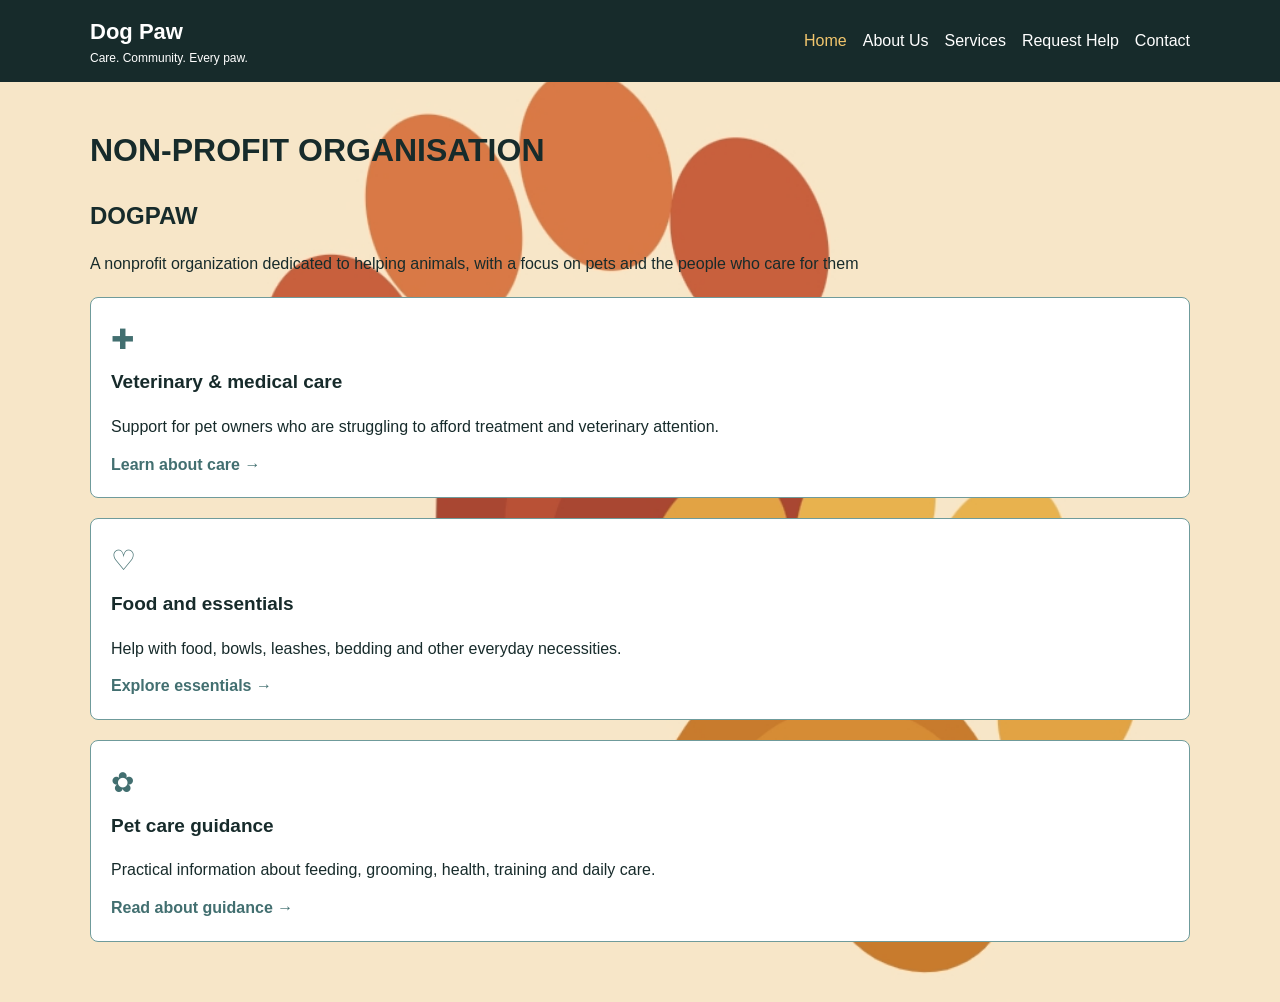
==== index.html @ d506ecc1 "commit" ====
<!DOCTYPE html>
<html lang="en">
<head>
    <meta charset="UTF-8">
    <meta name="viewport" content="width=device-width, initial-scale=1.0">
    <meta name="description" content="Dog Paw is a nonprofit organization dedicated to helping pets and the people who care for them.">
    <title>Dog Paw | Home</title>
    <link rel="stylesheet" href="style.css">
    <script src="script.js" defer></script>
</head>

<body>
    <a class="skip-link" href="#main">Skip to content</a>

    <header class="site-header">
        <div class="container header-inner">
            <a class="brand" href="index.html" aria-label="Dog Paw home">
                
                <span>Dog Paw
                    <small>Care. Community. Every paw.</small>
                </span>
            </a>

            <button class="menu-toggle" type="button"
                    aria-expanded="false" aria-controls="site-nav">
                Menu
            </button>

            <nav class="site-nav" id="site-nav" aria-label="Main navigation">
                <a href="index.html" aria-current="page">Home</a>
                <a href="about.html">About Us</a>
                <a href="services.html">Services</a>
                <a href="enquiry.html">Request Help</a>
                <a href="contact.html">Contact</a>
            </nav>
        </div>
    </header>

    <main id="main" class="container">
        <h1>NON-PROFIT ORGANISATION</h1>
        <h2>DOGPAW</h2>

        <p>
            A nonprofit organization dedicated to helping animals,
            with a focus on pets and the people who care for them
        </p>

        <section>
            <article class="service-card">
                <span class="card-icon" aria-hidden="true">✚</span>
                <h3>Veterinary &amp; medical care</h3>
                <p>
                    Support for pet owners who are struggling to afford
                    treatment and veterinary attention.
                </p>
                <a href="services.html#medical">
                    Learn about care <span aria-hidden="true">→</span>
                </a>
            </article>

            <article class="service-card">
                <span class="card-icon" aria-hidden="true">♡</span>
                <h3>Food and essentials</h3>
                <p>
                    Help with food, bowls, leashes, bedding and other
                    everyday necessities.
                </p>
                <a href="services.html#essentials">
                    Explore essentials <span aria-hidden="true">→</span>
                </a>
            </article>

            <article class="service-card">
                <span class="card-icon" aria-hidden="true">✿</span>
                <h3>Pet care guidance</h3>
                <p>
                    Practical information about feeding, grooming,
                    health, training and daily care.
                </p>
                <a href="services.html#guidance">
                    Read about guidance <span aria-hidden="true">→</span>
                </a>
            </article>
        </section>
    </main>
</body>
</html>
---- style.css ----
/* =================================
   DOG PAW WEBSITE STYLES
   ================================= */

:root {
    --ink: #172b2b;
    --brand: #6f9b9b;
    --brand-dark: #426f70;
    --cream: #fbf8f1;
    --accent: #f2c66d;
    --white: #ffffff;
}

/* General page styling */

* {
    box-sizing: border-box;
}

html {
    scroll-behavior: smooth;
}

body {
    margin: 0;
    background-color: var(--cream);
    color: var(--ink);
    font-family: Arial, Helvetica, sans-serif;
    font-size: 16px;
    line-height: 1.6;

    background-image: url("images/screenshot-1792933585275.png");
    background-size: cover;
    background-position: center;
    background-repeat: no-repeat;
}

.container {
    width: 92%;
    max-width: 1100px;
    margin: 0 auto;
}

main {
    padding-top: 24px;
    padding-bottom: 40px;
}

/* Headings and paragraphs */

h1,
h2,
h3,
h4 {
    color: var(--ink);
    line-height: 1.3;
}

h1 {
    margin-top: 24px;
    font-size: 32px;
}

h2 {
    margin-top: 28px;
    font-size: 24px;
}

h3 {
    font-size: 19px;
}

p {
    margin: 12px 0;
}

/* Links */

a {
    color: var(--brand-dark);
}

a:hover {
    color: var(--ink);
}

/* Skip link */

.skip-link {
    position: absolute;
    left: -9999px;
    top: 0;
    z-index: 1000;
    padding: 10px 16px;
    background-color: var(--accent);
    color: var(--ink);
}

.skip-link:focus {
    left: 10px;
    top: 10px;
}

/* Header */

.site-header {
    padding: 14px 0;
    background-color: var(--ink);
    color: var(--white);
}

.header-inner {
    display: flex;
    align-items: center;
    justify-content: space-between;
    flex-wrap: wrap;
    gap: 20px;
}

/* Brand */

.brand {
    display: flex;
    align-items: center;
    gap: 10px;
    color: var(--white);
    font-size: 22px;
    font-weight: bold;
    text-decoration: none;
}

.brand:hover {
    color: var(--accent);
}

.brand-mark {
    font-size: 32px;
}

.brand small {
    display: block;
    font-size: 12px;
    font-weight: normal;
}

/* Navigation */

.site-nav {
    display: flex;
    align-items: center;
    flex-wrap: wrap;
    gap: 16px;
}

.site-nav a {
    padding: 6px 0;
    color: var(--white);
    text-decoration: none;
}

.site-nav a:hover,
.site-nav a[aria-current="page"] {
    color: var(--accent);
}

/* Mobile menu button */

.menu-toggle {
    display: none;
    padding: 8px 12px;
    background-color: var(--brand-dark);
    color: var(--white);
    border: 1px solid var(--brand);
    border-radius: 5px;
    cursor: pointer;
    font-size: 16px;
}

/* Home page service cards */

.service-card {
    margin: 20px 0;
    padding: 20px;
    background-color: var(--white);
    border: 1px solid var(--brand);
    border-radius: 8px;
}

.card-icon {
    display: inline-block;
    color: var(--brand-dark);
    font-size: 28px;
}

.service-card h3 {
    margin-top: 8px;
}

.service-card a {
    font-weight: bold;
    text-decoration: none;
}

.service-card a:hover {
    text-decoration: underline;
}

/* Horizontal lines */

hr {
    margin: 24px 0;
    border: none;
    border-top: 1px solid var(--brand);
}

/* Lists */

ul {
    padding-left: 28px;
}

li {
    margin-bottom: 10px;
}

/* Forms */

.contact-form {
    width: 100%;
    max-width: 750px;
}

.form-field {
    margin: 16px 0;
    padding: 16px;
    border: 1px solid var(--brand);
    border-radius: 6px;
}

.form-field legend {
    padding: 0 8px;
    font-weight: bold;
}

.form-field label {
    display: inline-block;
    margin: 8px 0 4px;
}

.form-field input:not([type="checkbox"]),
.form-field select,
.form-field textarea {
    display: block;
    width: 100%;
    max-width: 500px;
    margin: 4px 0 12px;
    padding: 10px;
    border: 1px solid var(--brand-dark);
    border-radius: 4px;
    background-color: var(--white);
    color: var(--ink);
    font-family: Arial, Helvetica, sans-serif;
    font-size: 16px;
}

.form-field input[type="checkbox"] {
    margin: 8px 6px 8px 0;
    accent-color: var(--brand-dark);
}

.form-field textarea {
    resize: vertical;
}

.form-help {
    font-weight: bold;
}

/* Keyboard focus */

input:focus,
select:focus,
textarea:focus,
button:focus-visible,
a:focus-visible {
    outline: 3px solid var(--accent);
    outline-offset: 2px;
}

/* Buttons */

.button {
    display: inline-block;
    margin: 8px 8px 8px 0;
    padding: 10px 18px;
    border: 1px solid var(--brand-dark);
    border-radius: 5px;
    background-color: var(--white);
    color: var(--ink);
    font-family: Arial, Helvetica, sans-serif;
    font-size: 16px;
    text-decoration: none;
    cursor: pointer;
}

.button-primary {
    background-color: var(--brand-dark);
    color: var(--white);
}

.button:hover {
    background-color: var(--accent);
    color: var(--ink);
}

/* Mobile screens */

@media screen and (max-width: 700px) {
    .header-inner {
        gap: 12px;
    }

    .menu-toggle {
        display: inline-block;
    }

    .site-nav {
        display: none;
        width: 100%;
        flex-direction: column;
        align-items: flex-start;
        gap: 8px;
    }

    .site-nav.is-open {
        display: flex;
    }

    .site-nav a {
        display: block;
        width: 100%;
        padding: 8px 0;
    }

    h1 {
        font-size: 27px;
    }

    h2 {
        font-size: 22px;
    }

    .form-field {
        padding: 12px;
    }

    .button {
        margin-bottom: 10px;
    }
}
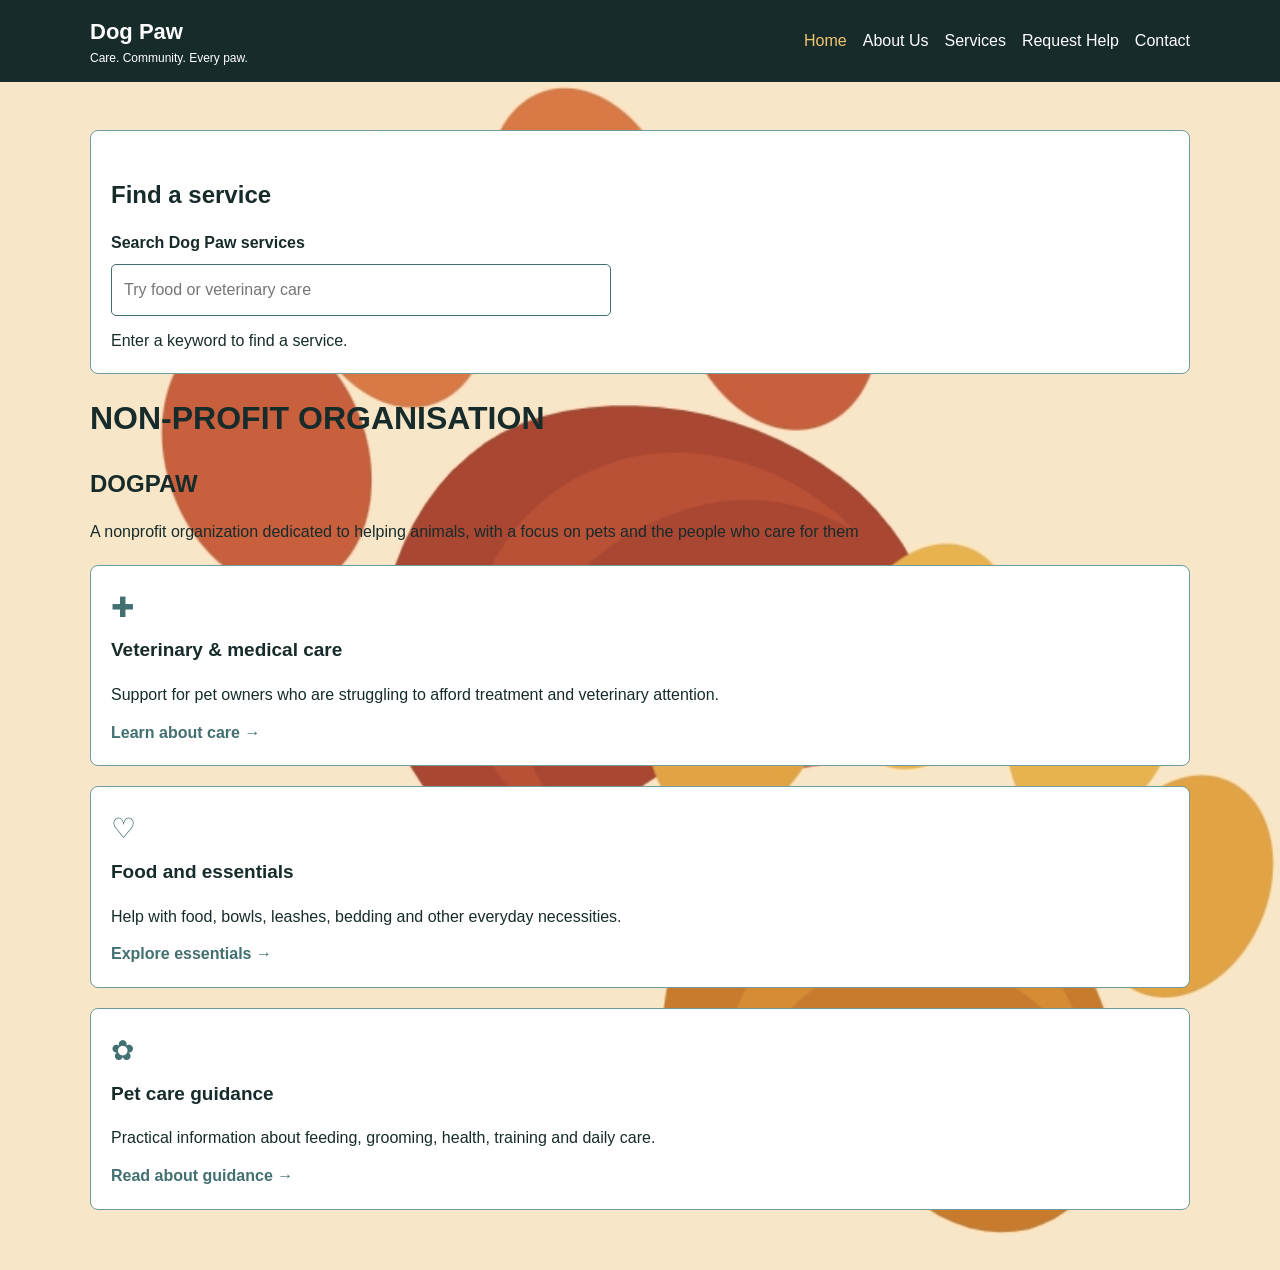
==== commit a931db04: "improve enquiry form validation" ====
--- a/index.html
+++ b/index.html
@@ -37,6 +37,25 @@
     </header>
 
     <main id="main" class="container">
+        <!-- HOMEPAGE SERVICE SEARCH -->
+
+    <section class="site-search" aria-labelledby="search-heading">
+       <h2 id="search-heading">Find a service</h2>
+
+       <label for="service-search">
+          Search Dog Paw services
+       </label>
+
+       <input
+          type="search"
+          id="service-search"
+          placeholder="Try food or veterinary care"
+          autocomplete="off">
+
+        <p id="search-feedback" role="status" aria-live="polite">
+           Enter a keyword to find a service.
+         </p>
+       </section>
         <h1>NON-PROFIT ORGANISATION</h1>
         <h2>DOGPAW</h2>
 
--- a/style.css
+++ b/style.css
@@ -1,8 +1,5 @@
- /* =================================
-   DOG PAW WEBSITE STYLES
-   ================================= */
-
-:root {
+
+   :root {
     --ink: #172b2b;
     --brand: #6f9b9b;
     --brand-dark: #426f70;
@@ -11,7 +8,6 @@
     --white: #ffffff;
 }
 
-/* General page styling */
 
 * {
     box-sizing: border-box;
@@ -46,7 +42,7 @@
     padding-bottom: 40px;
 }
 
-/* Headings and paragraphs */
+
 
 h1,
 h2,
@@ -74,7 +70,7 @@
     margin: 12px 0;
 }
 
-/* Links */
+
 
 a {
     color: var(--brand-dark);
@@ -84,7 +80,7 @@
     color: var(--ink);
 }
 
-/* Skip link */
+
 
 .skip-link {
     position: absolute;
@@ -101,7 +97,7 @@
     top: 10px;
 }
 
-/* Header */
+
 
 .site-header {
     padding: 14px 0;
@@ -117,7 +113,7 @@
     gap: 20px;
 }
 
-/* Brand */
+
 
 .brand {
     display: flex;
@@ -143,7 +139,7 @@
     font-weight: normal;
 }
 
-/* Navigation */
+
 
 .site-nav {
     display: flex;
@@ -163,7 +159,7 @@
     color: var(--accent);
 }
 
-/* Mobile menu button */
+
 
 .menu-toggle {
     display: none;
@@ -176,7 +172,7 @@
     font-size: 16px;
 }
 
-/* Home page service cards */
+
 
 .service-card {
     margin: 20px 0;
@@ -205,7 +201,7 @@
     text-decoration: underline;
 }
 
-/* Horizontal lines */
+
 
 hr {
     margin: 24px 0;
@@ -213,7 +209,7 @@
     border-top: 1px solid var(--brand);
 }
 
-/* Lists */
+
 
 ul {
     padding-left: 28px;
@@ -223,7 +219,7 @@
     margin-bottom: 10px;
 }
 
-/* Forms */
+
 
 .contact-form {
     width: 100%;
@@ -276,7 +272,7 @@
     font-weight: bold;
 }
 
-/* Keyboard focus */
+
 
 input:focus,
 select:focus,
@@ -287,7 +283,7 @@
     outline-offset: 2px;
 }
 
-/* Buttons */
+
 
 .button {
     display: inline-block;
@@ -313,7 +309,7 @@
     color: var(--ink);
 }
 
-/* Mobile screens */
+
 
 @media screen and (max-width: 700px) {
     .header-inner {
@@ -357,4 +353,42 @@
     .button {
         margin-bottom: 10px;
     }
+}
+
+/* SERVICE SEARCH */
+
+.site-search {
+    margin: 24px 0;
+    padding: 20px;
+    background: var(--white);
+    border: 1px solid var(--brand);
+    border-radius: 8px;
+}
+
+.site-search label {
+    display: block;
+    margin-bottom: 8px;
+    font-weight: bold;
+}
+
+.site-search input {
+    width: 100%;
+    max-width: 500px;
+    padding: 12px;
+    border: 1px solid var(--brand-dark);
+    border-radius: 5px;
+    font: inherit;
+}
+
+.site-search input:focus {
+    outline: 3px solid var(--accent);
+    outline-offset: 2px;
+}
+
+#search-feedback {
+    margin-bottom: 0;
+}
+
+.service-card[hidden] {
+    display: none !important;
 }
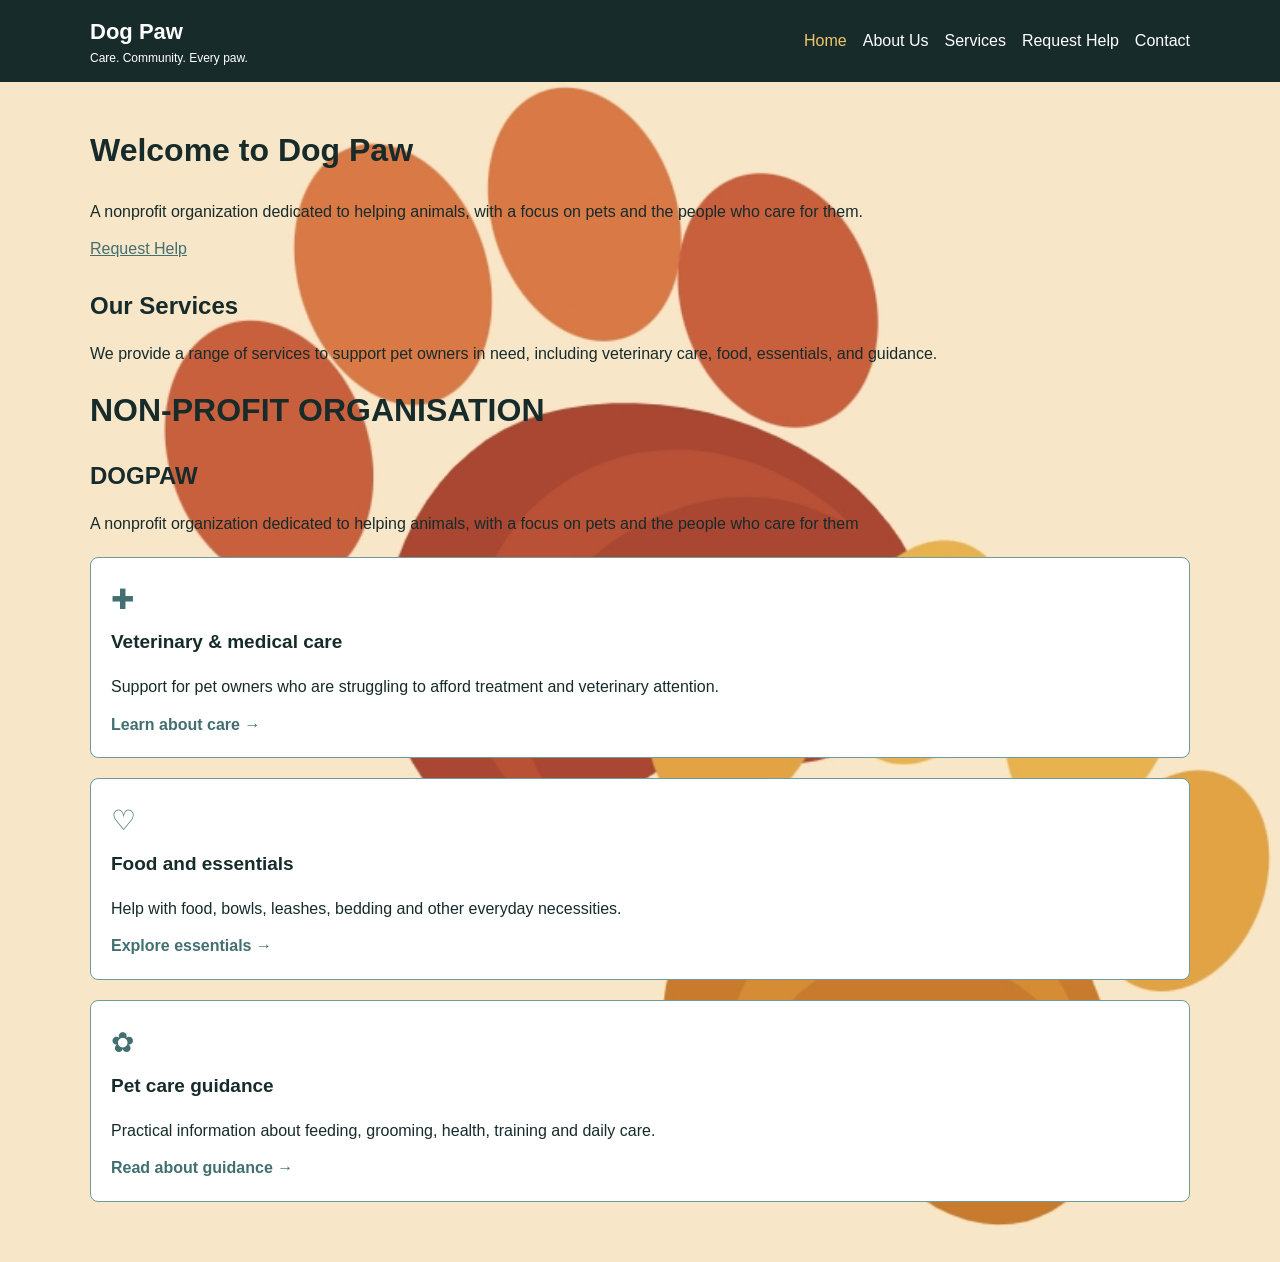
==== commit f77d5691: "add search botton" ====
--- a/index.html
+++ b/index.html
@@ -37,24 +37,21 @@
     </header>
 
     <main id="main" class="container">
-        <!-- HOMEPAGE SERVICE SEARCH -->
+        <section class="hero">
+            <h1>Welcome to Dog Paw</h1>
+            <p>
+                A nonprofit organization dedicated to helping animals,
+                with a focus on pets and the people who care for them.
+            </p>
+            <a href="enquiry.html" class="cta-button">Request Help</a>
+        </section>
 
-    <section class="site-search" aria-labelledby="search-heading">
-       <h2 id="search-heading">Find a service</h2>
-
-       <label for="service-search">
-          Search Dog Paw services
-       </label>
-
-       <input
-          type="search"
-          id="service-search"
-          placeholder="Try food or veterinary care"
-          autocomplete="off">
-
-        <p id="search-feedback" role="status" aria-live="polite">
-           Enter a keyword to find a service.
-         </p>
+        <section class="services-overview">
+            <h2>Our Services</h2>
+            <p>
+                We provide a range of services to support pet owners in need,
+                including veterinary care, food, essentials, and guidance.
+            </p>
        </section>
         <h1>NON-PROFIT ORGANISATION</h1>
         <h2>DOGPAW</h2>
